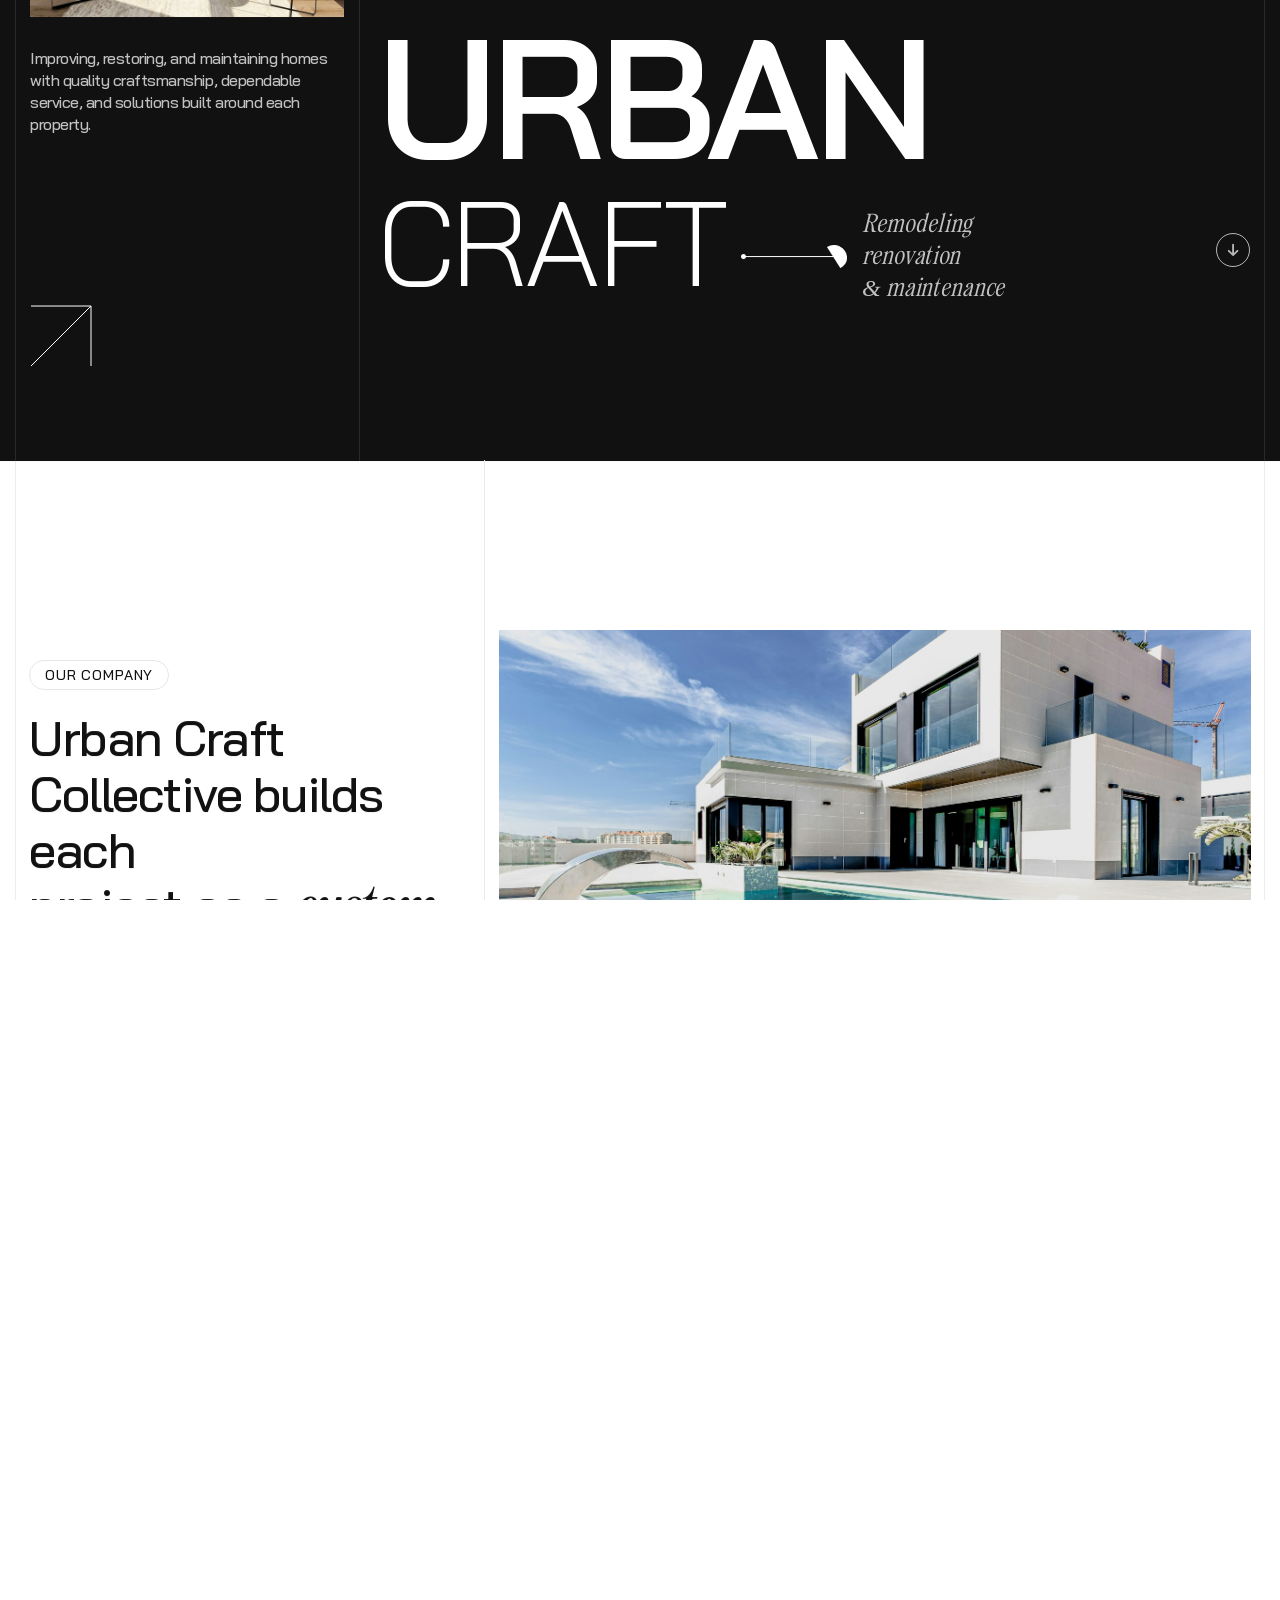
==== index.html @ 0533c175 "Add Urban Craft Collective home, about, services, projects, and contact pages. Wire the company copy" ====
<!DOCTYPE html>
<html lang="en">

<head>
  <meta charset="UTF-8">
  <meta http-equiv="X-UA-Compatible" content="IE=edge">
  <meta name="viewport" content="width=device-width, initial-scale=1.0">
  <meta name="description" content="Urban Craft Collective LLC is a residential remodeling, renovation, and property maintenance company in Kennesaw, Georgia.">
  <title>Urban Craft Collective LLC | Remodeling &amp; Renovation in Kennesaw, GA</title>
  <link rel="icon" type="image/svg+xml" href="assets/imgs/logo/favicon.svg">
  <link rel="stylesheet" href="assets/vandor/bootstrap/bootstrap.min.css">
  <link rel="stylesheet" href="assets/vandor/fontawesome/fontawesome-pro.min.css">
  <link rel="stylesheet" href="assets/vandor/swiper/swiper-bundle.min.css">
  <link rel="stylesheet" href="assets/vandor/menu/meanmenu.min.css">
  <link rel="stylesheet" href="assets/vandor/popup/magnific-popup.css">
  <link rel="stylesheet" href="assets/vandor/nice-select/nice-select.css">
  <link rel="stylesheet" href="assets/vandor/odometer/odometer-theme-default.css">
  <link rel="stylesheet" href="assets/css/style.css">
  <link rel="stylesheet" href="assets/css/custom.css">
</head>

<body>

  <div class="loader-wrap">
    <svg viewBox="0 0 1000 1000" preserveAspectRatio="none">
      <path id="svg" d="M0,1005S175,995,500,995s500,5,500,5V0H0Z"></path>
    </svg>
    <div class="loader-wrap-heading">
      <div class="load-text">
        <span>U</span>
        <span>R</span>
        <span>B</span>
        <span>A</span>
        <span>N</span>
      </div>
    </div>
  </div>

  <div class="progress-wrap">
    <svg class="progress-circle svg-content" width="100%" height="100%" viewBox="-1 -1 102 102">
      <path d="M50,1 a49,49 0 0,1 0,98 a49,49 0 0,1 0,-98"></path>
    </svg>
  </div>

  <aside class="fix">
    <div class="side-info-4">
      <div class="offcanvas-4">
        <div class="side-info-content">
          <div class="offset-widget offset-header">
            <div class="offset-logo">
              <a href="index.html">
                <img class="show-light" src="assets/imgs/logo/logo.svg" alt="Urban Craft Collective">
              </a>
            </div>
            <h6>Residential remodeling, renovation, and property maintenance.</h6>
            <span class="date">Kennesaw, Georgia</span>
          </div>
          <div class="mobile-menu d-block d-xl-none "></div>
          <div class="offset-widget-box d-none d-xl-grid">
            <div class="contact-meta">
              <div class="contact-item">
                <h6 class="title">Visit</h6>
                <ul class="nav-list">
                  <li>2995 Shirley Dr. NW</li>
                  <li>Kennesaw, GA 30144</li>
                  <li>United States</li>
                </ul>
              </div>
              <div class="contact-item">
                <h6 class="title">Menu</h6>
                <ul class="nav-list">
                  <li><a href="index.html">Home</a></li>
                  <li><a href="about.html">About</a></li>
                  <li><a href="services.html">Services</a></li>
                  <li><a href="projects.html">Projects</a></li>
                  <li><a href="contact.html">Contact</a></li>
                </ul>
              </div>
              <div class="contact-item">
                <h6 class="title">Drop a line</h6>
                <div class="info">
                  <a href="mailto:urbancraftcollective@yahoo.com">urbancraftcollective@yahoo.com</a>
                  <a href="tel:14045522326">404-552-2326</a>
                </div>
              </div>
            </div>
          </div>
          <button id="side-info-4-close" class="side-info-close">
            Close<i class="fas fa-times"></i>
          </button>
        </div>
      </div>
    </div>
  </aside>

  <div class="has-smooth" id="has_smooth"></div>
  <div id="smooth-wrapper">
    <div id="smooth-content">

      <header class="header-area-2 header-area-7">
        <div class="header-main">
          <div class="container rr-container-1850">
            <div class="header-area-2__inner header-area-7__inner">
              <div class="header__logo">
                <a href="index.html">
                  <img src="assets/imgs/logo/logo-white.svg" class="normal-logo" alt="Urban Craft Collective">
                </a>
              </div>
              <div class="header__nav-2 header__nav-7">
                <nav class="main-menu">
                  <ul>
                    <li><a href="index.html">Home</a></li>
                    <li><a href="about.html">About</a></li>
                    <li><a href="services.html">Services</a></li>
                    <li><a href="projects.html">Projects</a></li>
                    <li><a href="contact.html">Contact</a></li>
                  </ul>
                </nav>
              </div>
              <div class="header-right">
                <div class="header__navicon">
                  <a class="number" href="tel:14045522326">404-552-2326</a>
                  <div class="side-toggle desktop-button menu-toggle d-none d-xl-block">
                    <a class="bar-icon-2 inner" href="javascript:void(0)">
                      <span></span><span></span><span></span><span></span>
                    </a>
                  </div>
                  <div class="side-toggle mobile-button d-lg-block d-xl-none">
                    <a class="bar-icon-2" href="javascript:void(0)">
                      <span></span><span></span><span></span><span></span>
                    </a>
                  </div>
                </div>
              </div>
            </div>
          </div>
        </div>
      </header>

      <main>
        <section class="hero-4 theme-bg-primary">
          <div class="container rr-container-1820">
            <div class="hero-4__inner">
              <div class="hero-4__wrapper">
                <div class="hero-4__box">
                  <div class="hero-4__content-left">
                    <h6 class="sub-title">Kennesaw, Georgia.</h6>
                    <span class="btn-circle">
                      <img src="assets/imgs/hero/hero.jpg" alt="Finished residential interior">
                    </span>
                    <p class="desc">Improving, restoring, and maintaining homes with quality craftsmanship, dependable service, and solutions built around each property.</p>
                    <div class="sheir">
                      <a href="services.html"><img src="assets/imgs/icon/icon-9.svg" alt="Explore services"></a>
                    </div>
                  </div>
                </div>
                <div class="hero-4__box">
                  <div class="hero-4__content-right">
                    <h6 class="sub-title">Where homes are built to last</h6>
                    <h1 class="title">URBAN</h1>
                    <div class="exterior">
                      <h2 class="title">Craft</h2>
                      <span class="shape"><img src="assets/imgs/shape/shape-4.png" alt=""></span>
                      <span class="sub-title">Remodeling <br> renovation <br> &amp; maintenance</span>
                    </div>
                    <a class="arrow-down" href="#about"><i class="fa-solid fa-arrow-down"></i></a>
                  </div>
                </div>
              </div>
            </div>
          </div>
        </section>

        <section id="about" class="about-us-4">
          <div class="container rr-container-1820">
            <div class="about-us-4__inner rr-line-area">
              <div class="rr-v-lines">
                <div class="rr-line"></div>
                <div class="rr-line"></div>
              </div>
              <div class="about-us-4__wrapper">
                <div class="about-us-4__box">
                  <div class="about-us-4__content">
                    <div class="section-title-4__wrapper">
                      <div>
                        <h2 class="sub-title">OUR COMPANY</h2>
                      </div>
                      <h3 class="title rr_title_anim">Urban Craft Collective builds each <br> project as a <span>custom solution <br> for the home.</span>
                      </h3>
                    </div>
                    <a href="about.html" class="rr-btn-primary btn-black-2">
                      <span class="text">Learn more </span>
                      <i class="fa-regular fa-arrow-right-long"></i>
                    </a>
                  </div>
                </div>
                <div class="about-us-4__box">
                  <div class="media rr-ov-hidden">
                    <img data-speed="0.8" src="assets/imgs/about/about-main.jpg" alt="Residential property in Metro Atlanta">
                  </div>
                  <div class="about-us-4__box__wrapper">
                    <div class="about-us-4__item">
                      <img src="assets/imgs/about/about-craft.jpg" alt="Kitchen craftsmanship">
                      <h3 class="title">Quality craftsmanship.</h3>
                      <p class="desc">Careful workmanship on every remodel, renovation, and repair so the finished space feels as solid as it looks.</p>
                    </div>
                    <div class="about-us-4__item">
                      <img src="assets/imgs/about/about-service.jpg" alt="Dependable residential service">
                      <h3 class="title">Dependable service.</h3>
                      <p class="desc">Clear communication and reliable scheduling from the first visit through project close-out and ongoing maintenance.</p>
                    </div>
                    <div class="about-us-4__item">
                      <img src="assets/imgs/about/about-custom.jpg" alt="Customized living space">
                      <h3 class="title">Customized solutions.</h3>
                      <p class="desc">Plans shaped around how you live, so each improvement adds comfort, function, and lasting value.</p>
                    </div>
                  </div>
                </div>
              </div>
            </div>
          </div>
        </section>

        <section class="service-4 section-spacing-bottom">
          <div class="container rr-container-1820">
            <div class="service-4__inner">
              <div class="service-4__item">
                <div class="media">
                  <div class="thumb">
                    <img src="assets/imgs/services/remodel.jpg" alt="Home remodeling">
                  </div>
                  <div class="content">
                    <h3 class="title"><a href="services.html">Planning. Building. Finishing.</a></h3>
                    <a class="arrow" href="services.html"><svg xmlns="http://www.w3.org/2000/svg" width="36" height="36" viewBox="0 0 36 36" fill="none">
                        <path d="M1 35L18 18L35 1M35 1H13.3636M35 1V22.6364" stroke="#111111" stroke-width="1.4" />
                      </svg></a>
                    <p class="desc">Kitchens, baths, and whole-home updates planned around daily living and built with lasting materials.</p>
                  </div>
                </div>
                <div class="icon"> <i class="fa-solid fa-plus-large"></i></div>
                <h2 class="title">Home <span>Remodeling</span></h2>
              </div>
              <div class="service-4__item">
                <div class="media">
                  <div class="thumb">
                    <img src="assets/imgs/services/renovation.jpg" alt="Interior and exterior renovations">
                  </div>
                  <div class="content">
                    <h3 class="title"><a href="services.html">Restore. Refresh. Renew.</a></h3>
                    <a class="arrow" href="services.html"><svg xmlns="http://www.w3.org/2000/svg" width="36" height="36" viewBox="0 0 36 36" fill="none">
                        <path d="M1 35L18 18L35 1M35 1H13.3636M35 1V22.6364" stroke="#111111" stroke-width="1.4" />
                      </svg></a>
                    <p class="desc">Interior and exterior renovations that improve comfort, curb appeal, and the way a home works day to day.</p>
                  </div>
                </div>
                <div class="icon"> <i class="fa-solid fa-plus-large"></i></div>
                <h2 class="title">Interior &amp; <span>Exterior</span></h2>
              </div>
              <div class="service-4__item">
                <div class="media">
                  <div class="thumb">
                    <img src="assets/imgs/services/repairs.jpg" alt="Repairs and maintenance">
                  </div>
                  <div class="content">
                    <h3 class="title"><a href="services.html">Repair. Maintain. Protect.</a></h3>
                    <a class="arrow" href="services.html"><svg xmlns="http://www.w3.org/2000/svg" width="36" height="36" viewBox="0 0 36 36" fill="none">
                        <path d="M1 35L18 18L35 1M35 1H13.3636M35 1V22.6364" stroke="#111111" stroke-width="1.4" />
                      </svg></a>
                    <p class="desc">General repairs and property maintenance that keep homes sound, comfortable, and ready for the season ahead.</p>
                  </div>
                </div>
                <div class="icon"> <i class="fa-solid fa-plus-large"></i></div>
                <h2 class="title">Repairs &amp; <span>Maintenance</span></h2>
              </div>
              <div class="service-4__item">
                <div class="media">
                  <div class="thumb">
                    <img src="assets/imgs/services/management.jpg" alt="Project management">
                  </div>
                  <div class="content">
                    <h3 class="title"><a href="services.html">Coordinate. Guide. Deliver.</a></h3>
                    <a class="arrow" href="services.html"><svg xmlns="http://www.w3.org/2000/svg" width="36" height="36" viewBox="0 0 36 36" fill="none">
                        <path d="M1 35L18 18L35 1M35 1H13.3636M35 1V22.6364" stroke="#111111" stroke-width="1.4" />
                      </svg></a>
                    <p class="desc">One point of contact from scope and schedule through finish, so remodeling stays organized from start to handover.</p>
                  </div>
                </div>
                <div class="icon"> <i class="fa-solid fa-plus-large"></i></div>
                <h2 class="title">Project <span>Management</span></h2>
              </div>
            </div>
          </div>
        </section>

        <section class="recent-work-4 rr-bg-gray section-spacing-130">
          <div class="container rr-container-1820">
            <div class="recent-work-4__inner">
              <div class="section-title-4__wrapper">
                <h2 class="title rr_title_anim">RECENT WORKS</h2>
              </div>
              <div class="recent-work-4__wrapper">
                <div class="recent-work-4__item">
                  <div class="media rr-ov-hidden">
                    <img data-speed="0.7" src="assets/imgs/projects/kitchen.jpg" alt="Kitchen remodeling example">
                    <a class="arrow" href="projects.html"><i class="fa-light fa-arrow-right"></i></a>
                  </div>
                  <div class="content">
                    <span class="number">/01.</span>
                    <div class="text">
                      <h3 class="title"><a href="projects.html">Kitchen <br> Remodel</a></h3>
                      <ul class="list">
                        <li>RESIDENTIAL</li>
                      </ul>
                    </div>
                  </div>
                </div>
                <div class="recent-work-4__item">
                  <div class="media rr-ov-hidden">
                    <img data-speed="0.7" src="assets/imgs/projects/bathroom.jpg" alt="Bathroom renovation example">
                    <a class="arrow" href="projects.html"><i class="fa-light fa-arrow-right"></i></a>
                  </div>
                  <div class="content">
                    <span class="number">/02.</span>
                    <div class="text">
                      <h3 class="title"><a href="projects.html">Bath <br> Renovation</a></h3>
                      <ul class="list">
                        <li>RESIDENTIAL</li>
                      </ul>
                    </div>
                  </div>
                </div>
                <div class="recent-work-4__item">
                  <div class="media rr-ov-hidden">
                    <img data-speed="0.7" src="assets/imgs/projects/exterior.jpg" alt="Exterior renovation example">
                    <a class="arrow" href="projects.html"><i class="fa-light fa-arrow-right"></i></a>
                  </div>
                  <div class="content">
                    <span class="number">/03.</span>
                    <div class="text">
                      <h3 class="title"><a href="projects.html">Exterior <br> Refresh</a></h3>
                      <ul class="list">
                        <li>RESIDENTIAL</li>
                      </ul>
                    </div>
                  </div>
                </div>
                <div class="recent-work-4__item">
                  <div class="media rr-ov-hidden">
                    <img data-speed="0.7" src="assets/imgs/projects/living.jpg" alt="Living space renovation example">
                    <a class="arrow" href="projects.html"><i class="fa-light fa-arrow-right"></i></a>
                  </div>
                  <div class="content">
                    <span class="number">/04.</span>
                    <div class="text">
                      <h3 class="title"><a href="projects.html">Living <br> Spaces</a></h3>
                      <ul class="list">
                        <li>RESIDENTIAL</li>
                      </ul>
                    </div>
                  </div>
                </div>
              </div>
              <div class="btn-wrap">
                <a href="projects.html" class="rr-btn-primary btn-black-2">
                  <span class="text">View projects </span>
                  <i class="fa-regular fa-arrow-right-long"></i>
                </a>
              </div>
            </div>
          </div>
        </section>

        <section class="experience-4">
          <div class="experience-4__inner">
            <div class="container rr-container-1820">
              <div class="experience-4-wrapper">
                <div class="experience-4__box">
                  <div class="section-title-4__wrapper fade-anim">
                    <h2 class="sub-title">OUR FOCUS</h2>
                    <h2 class="title rr_title_anim">Built for homes in <br><span>Kennesaw and Metro Atlanta</span></h2>
                  </div>
                </div>
                <div class="experience-4__box">
                  <div class="experience-4__content">
                    <p class="desc">Urban Craft Collective LLC is a residential remodeling, renovation, and property maintenance company committed to enhancing the function, comfort, and value of every property.</p>
                    <div class="experience-4__wrapper">
                      <div class="experience-4__item">
                        <h2 class="title static-stat">Homes</h2>
                        <h3 class="sub-title">Residential specialists</h3>
                      </div>
                      <div class="experience-4__item">
                        <h2 class="title static-stat">Local</h2>
                        <h3 class="sub-title">Kennesaw &amp; Metro Atlanta</h3>
                      </div>
                      <div class="experience-4__item">
                        <h2 class="title static-stat">LLC</h2>
                        <h3 class="sub-title">Licensed Georgia company</h3>
                      </div>
                      <div class="experience-4__item">
                        <h2 class="title static-stat">Custom</h2>
                        <h3 class="sub-title">Solutions for every property</h3>
                      </div>
                    </div>
                  </div>
                </div>
              </div>
            </div>
          </div>
        </section>

        <section class="call-to-action">
          <div class="call-to-action__inner rr-ov-hidden">
            <div class="media rr-ov-hidden" data-speed="0.7">
              <img src="assets/imgs/cta/cta.jpg" alt="Residential interior renovation">
            </div>
            <div class="section-title-4__wrapper">
              <h2 class="sub-title">GET IN TOUCH</h2>
              <h2 class="title rr_title_anim">READY TO IMPROVE THE HOME <br>YOU LIVE IN EVERY DAY
              </h2>
            </div>
          </div>
        </section>

        <section class="professional-4 section-spacing">
          <div class="container rr-container-1820">
            <div class="professional-4__inner">
              <div class="professional-4__media">
                <img src="assets/imgs/about/process-consult.jpg" class="active" alt="Consult">
                <img src="assets/imgs/about/process-plan.jpg" alt="Plan">
                <img src="assets/imgs/about/process-build.jpg" alt="Build">
                <img src="assets/imgs/about/process-care.jpg" alt="Care">
              </div>
              <div class="professional-4__content">
                <h2 class="sub-title">How we work</h2>
                <ul class="professional-4__list">
                  <li>
                    <a href="contact.html" data-index="0">
                      Consult <span class="number">/01</span>
                      <span class="icon">
                        <svg xmlns="http://www.w3.org/2000/svg" width="62" height="62" viewBox="0 0 62 62" fill="none">
                          <path pathLength="1" d="M1 61L31 31L61 1M61 1L1 1M61 1V61" />
                        </svg>
                      </span>
                    </a>
                  </li>
                  <li>
                    <a href="services.html" data-index="1">
                      Plan <span class="number">/02</span>
                      <span class="icon">
                        <svg xmlns="http://www.w3.org/2000/svg" width="62" height="62" viewBox="0 0 62 62" fill="none">
                          <path pathLength="1" d="M1 61L31 31L61 1M61 1L1 1M61 1V61" />
                        </svg>
                      </span>
                    </a>
                  </li>
                  <li>
                    <a href="projects.html" data-index="2">
                      Build <span class="number">/03</span>
                      <span class="icon">
                        <svg xmlns="http://www.w3.org/2000/svg" width="62" height="62" viewBox="0 0 62 62" fill="none">
                          <path pathLength="1" d="M1 61L31 31L61 1M61 1L1 1M61 1V61" />
                        </svg>
                      </span>
                    </a>
                  </li>
                  <li>
                    <a href="contact.html" data-index="3">
                      Care <span class="number">/04</span>
                      <span class="icon">
                        <svg xmlns="http://www.w3.org/2000/svg" width="62" height="62" viewBox="0 0 62 62" fill="none">
                          <path pathLength="1" d="M1 61L31 31L61 1M61 1L1 1M61 1V61" />
                        </svg>
                      </span>
                    </a>
                  </li>
                </ul>
              </div>
            </div>
          </div>
        </section>

      </main>

      <footer class="footer-4 theme-bg-primary">
        <div class="container rr-container-1820">
          <div class="footer-4__inner">
            <div class="footer-4__wrapper">
              <div class="footer-widget-box">
                <div class="content">
                  <h3 class="title">Let’s work together</h3>
                  <div class="info">
                    <a href="tel:14045522326">404-552-2326</a>
                    <a href="mailto:urbancraftcollective@yahoo.com">urbancraftcollective@yahoo.com</a>
                    <a href="https://maps.google.com/?q=2995+Shirley+Dr+NW,+Kennesaw,+GA+30144" target="_blank" rel="noopener">2995 Shirley Dr. NW,<br>Kennesaw, GA 30144</a>
                  </div>
                </div>
              </div>
              <div class="footer-widget-box">
                <h2 class="title">START A PROJECT</h2>
                <div class="newsletter">
                  <p class="desc" style="color:#fff;opacity:.7;max-width:280px;">Tell us about the home, the rooms, and the work you need done.</p>
                  <a href="contact.html" class="rr-btn-primary" style="margin-top:20px;">
                    <span class="text">Contact us</span>
                    <i class="fa-solid fa-arrow-right"></i>
                  </a>
                </div>
              </div>
              <div class="footer-widget-box">
                <h2 class="title">Quick Links</h2>
                <ul class="footer-nav-list">
                  <li><a href="about.html" data-text="About"><span>About</span></a></li>
                  <li><a href="services.html" data-text="Services"><span>Services</span></a></li>
                  <li><a href="projects.html" data-text="Projects"><span>Projects</span></a></li>
                  <li><a href="contact.html" data-text="Contact"><span>Contact</span></a></li>
                </ul>
              </div>
              <div class="footer-widget-box">
                <h2 class="title">Company</h2>
                <ul class="footer-nav-list">
                  <li><span>Urban Craft Collective LLC</span></li>
                  <li><span>United States</span></li>
                  <li><a href="tel:14045522326" data-text="Call"><span>404-552-2326</span></a></li>
                </ul>
              </div>
            </div>
            <div class="copyright">
              <div class="copyright__logo">
                <img src="assets/imgs/logo/logo-white.svg" alt="Urban Craft Collective">
              </div>
              <ul class="copyright__menu">
                <li><a href="contact.html">Get in touch</a></li>
              </ul>
              <p class="copyright__text">Urban Craft Collective LLC © 2026. All Rights Reserved.</p>
            </div>
          </div>
        </div>
      </footer>
    </div>
  </div>

  <script src="assets/vandor/jquery/jquery.js"></script>
  <script src="assets/vandor/bootstrap/bootstrap.bundle.min.js"></script>
  <script src="assets/vandor/popup/jquery.magnific-popup.min.js"></script>
  <script src="assets/vandor/swiper/swiper-bundle.min.js"></script>
  <script src="assets/vandor/gsap/gsap.min.js"></script>
  <script src="assets/vandor/gsap/ScrollSmoother.min.js"></script>
  <script src="assets/vandor/gsap/ScrollTrigger.min.js"></script>
  <script src="assets/vandor/gsap/SplitText.min.js"></script>
  <script src="assets/vandor/gsap/SplitType.js"></script>
  <script src="assets/vandor/gsap/customEase.js"></script>
  <script src="assets/vandor/menu/jquery.meanmenu.min.js"></script>
  <script src="assets/vandor/backtop/backToTop.js"></script>
  <script src="assets/vandor/nice-select/nice-select.js"></script>
  <script src="assets/vandor/odometer/odometer.min.js"></script>
  <script src="assets/vandor/odometer/waypoints.min.js"></script>
  <script src="assets/vandor/isotope/imagesloaded.pkgd.min.js"></script>
  <script src="assets/vandor/isotope/isotope.pkgd.min.js"></script>
  <script src="assets/vandor/magnific/magnific-popup.min.js"></script>
  <script src="assets/vandor/common-js/common.js"></script>
  <script src="assets/js/main.js"></script>
</body>

</html>
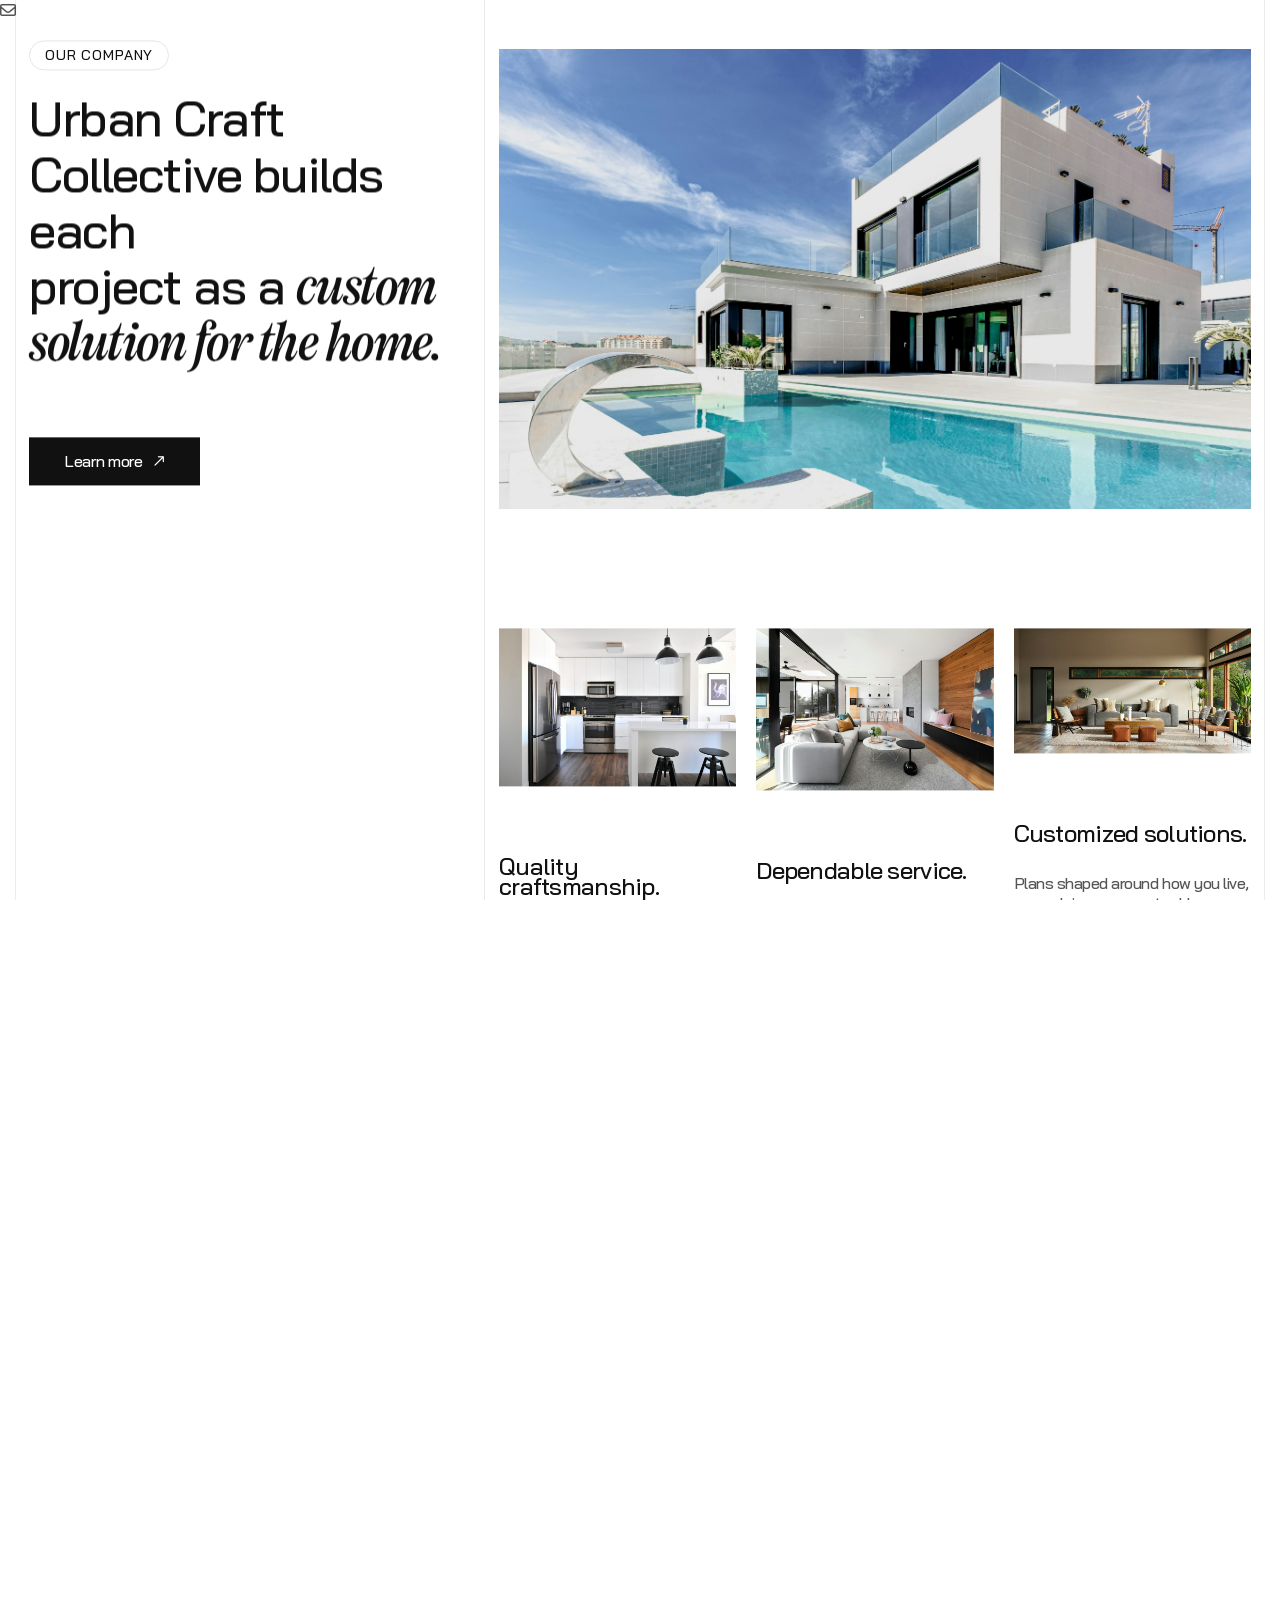
==== commit 14d61e94: "Move inner pages to folder URLs and update navigation links. Serve about, services, projects, and co" ====
--- a/index.html
+++ b/index.html
@@ -42,13 +42,17 @@
     </svg>
   </div>
 
+  <a class="email-float" href="mailto:urbancraftcollective@yahoo.com" aria-label="Email Urban Craft Collective">
+    <i class="fa-regular fa-envelope"></i>
+  </a>
+
   <aside class="fix">
     <div class="side-info-4">
       <div class="offcanvas-4">
         <div class="side-info-content">
           <div class="offset-widget offset-header">
             <div class="offset-logo">
-              <a href="index.html">
+              <a href="./">
                 <img class="show-light" src="assets/imgs/logo/logo.svg" alt="Urban Craft Collective">
               </a>
             </div>
@@ -69,11 +73,11 @@
               <div class="contact-item">
                 <h6 class="title">Menu</h6>
                 <ul class="nav-list">
-                  <li><a href="index.html">Home</a></li>
-                  <li><a href="about.html">About</a></li>
-                  <li><a href="services.html">Services</a></li>
-                  <li><a href="projects.html">Projects</a></li>
-                  <li><a href="contact.html">Contact</a></li>
+                  <li><a href="./">Home</a></li>
+                  <li><a href="about/">About</a></li>
+                  <li><a href="services/">Services</a></li>
+                  <li><a href="projects/">Projects</a></li>
+                  <li><a href="contact/">Contact</a></li>
                 </ul>
               </div>
               <div class="contact-item">
@@ -102,18 +106,18 @@
           <div class="container rr-container-1850">
             <div class="header-area-2__inner header-area-7__inner">
               <div class="header__logo">
-                <a href="index.html">
+                <a href="./">
                   <img src="assets/imgs/logo/logo-white.svg" class="normal-logo" alt="Urban Craft Collective">
                 </a>
               </div>
               <div class="header__nav-2 header__nav-7">
                 <nav class="main-menu">
                   <ul>
-                    <li><a href="index.html">Home</a></li>
-                    <li><a href="about.html">About</a></li>
-                    <li><a href="services.html">Services</a></li>
-                    <li><a href="projects.html">Projects</a></li>
-                    <li><a href="contact.html">Contact</a></li>
+                    <li><a href="./">Home</a></li>
+                    <li><a href="about/">About</a></li>
+                    <li><a href="services/">Services</a></li>
+                    <li><a href="projects/">Projects</a></li>
+                    <li><a href="contact/">Contact</a></li>
                   </ul>
                 </nav>
               </div>
@@ -150,7 +154,7 @@
                     </span>
                     <p class="desc">Improving, restoring, and maintaining homes with quality craftsmanship, dependable service, and solutions built around each property.</p>
                     <div class="sheir">
-                      <a href="services.html"><img src="assets/imgs/icon/icon-9.svg" alt="Explore services"></a>
+                      <a href="services/"><img src="assets/imgs/icon/icon-9.svg" alt="Explore services"></a>
                     </div>
                   </div>
                 </div>
@@ -188,7 +192,7 @@
                       <h3 class="title rr_title_anim">Urban Craft Collective builds each <br> project as a <span>custom solution <br> for the home.</span>
                       </h3>
                     </div>
-                    <a href="about.html" class="rr-btn-primary btn-black-2">
+                    <a href="about/" class="rr-btn-primary btn-black-2">
                       <span class="text">Learn more </span>
                       <i class="fa-regular fa-arrow-right-long"></i>
                     </a>
@@ -230,8 +234,8 @@
                     <img src="assets/imgs/services/remodel.jpg" alt="Home remodeling">
                   </div>
                   <div class="content">
-                    <h3 class="title"><a href="services.html">Planning. Building. Finishing.</a></h3>
-                    <a class="arrow" href="services.html"><svg xmlns="http://www.w3.org/2000/svg" width="36" height="36" viewBox="0 0 36 36" fill="none">
+                    <h3 class="title"><a href="services/">Planning. Building. Finishing.</a></h3>
+                    <a class="arrow" href="services/"><svg xmlns="http://www.w3.org/2000/svg" width="36" height="36" viewBox="0 0 36 36" fill="none">
                         <path d="M1 35L18 18L35 1M35 1H13.3636M35 1V22.6364" stroke="#111111" stroke-width="1.4" />
                       </svg></a>
                     <p class="desc">Kitchens, baths, and whole-home updates planned around daily living and built with lasting materials.</p>
@@ -246,8 +250,8 @@
                     <img src="assets/imgs/services/renovation.jpg" alt="Interior and exterior renovations">
                   </div>
                   <div class="content">
-                    <h3 class="title"><a href="services.html">Restore. Refresh. Renew.</a></h3>
-                    <a class="arrow" href="services.html"><svg xmlns="http://www.w3.org/2000/svg" width="36" height="36" viewBox="0 0 36 36" fill="none">
+                    <h3 class="title"><a href="services/">Restore. Refresh. Renew.</a></h3>
+                    <a class="arrow" href="services/"><svg xmlns="http://www.w3.org/2000/svg" width="36" height="36" viewBox="0 0 36 36" fill="none">
                         <path d="M1 35L18 18L35 1M35 1H13.3636M35 1V22.6364" stroke="#111111" stroke-width="1.4" />
                       </svg></a>
                     <p class="desc">Interior and exterior renovations that improve comfort, curb appeal, and the way a home works day to day.</p>
@@ -262,8 +266,8 @@
                     <img src="assets/imgs/services/repairs.jpg" alt="Repairs and maintenance">
                   </div>
                   <div class="content">
-                    <h3 class="title"><a href="services.html">Repair. Maintain. Protect.</a></h3>
-                    <a class="arrow" href="services.html"><svg xmlns="http://www.w3.org/2000/svg" width="36" height="36" viewBox="0 0 36 36" fill="none">
+                    <h3 class="title"><a href="services/">Repair. Maintain. Protect.</a></h3>
+                    <a class="arrow" href="services/"><svg xmlns="http://www.w3.org/2000/svg" width="36" height="36" viewBox="0 0 36 36" fill="none">
                         <path d="M1 35L18 18L35 1M35 1H13.3636M35 1V22.6364" stroke="#111111" stroke-width="1.4" />
                       </svg></a>
                     <p class="desc">General repairs and property maintenance that keep homes sound, comfortable, and ready for the season ahead.</p>
@@ -278,8 +282,8 @@
                     <img src="assets/imgs/services/management.jpg" alt="Project management">
                   </div>
                   <div class="content">
-                    <h3 class="title"><a href="services.html">Coordinate. Guide. Deliver.</a></h3>
-                    <a class="arrow" href="services.html"><svg xmlns="http://www.w3.org/2000/svg" width="36" height="36" viewBox="0 0 36 36" fill="none">
+                    <h3 class="title"><a href="services/">Coordinate. Guide. Deliver.</a></h3>
+                    <a class="arrow" href="services/"><svg xmlns="http://www.w3.org/2000/svg" width="36" height="36" viewBox="0 0 36 36" fill="none">
                         <path d="M1 35L18 18L35 1M35 1H13.3636M35 1V22.6364" stroke="#111111" stroke-width="1.4" />
                       </svg></a>
                     <p class="desc">One point of contact from scope and schedule through finish, so remodeling stays organized from start to handover.</p>
@@ -302,12 +306,12 @@
                 <div class="recent-work-4__item">
                   <div class="media rr-ov-hidden">
                     <img data-speed="0.7" src="assets/imgs/projects/kitchen.jpg" alt="Kitchen remodeling example">
-                    <a class="arrow" href="projects.html"><i class="fa-light fa-arrow-right"></i></a>
+                    <a class="arrow" href="projects/"><i class="fa-light fa-arrow-right"></i></a>
                   </div>
                   <div class="content">
                     <span class="number">/01.</span>
                     <div class="text">
-                      <h3 class="title"><a href="projects.html">Kitchen <br> Remodel</a></h3>
+                      <h3 class="title"><a href="projects/">Kitchen <br> Remodel</a></h3>
                       <ul class="list">
                         <li>RESIDENTIAL</li>
                       </ul>
@@ -317,12 +321,12 @@
                 <div class="recent-work-4__item">
                   <div class="media rr-ov-hidden">
                     <img data-speed="0.7" src="assets/imgs/projects/bathroom.jpg" alt="Bathroom renovation example">
-                    <a class="arrow" href="projects.html"><i class="fa-light fa-arrow-right"></i></a>
+                    <a class="arrow" href="projects/"><i class="fa-light fa-arrow-right"></i></a>
                   </div>
                   <div class="content">
                     <span class="number">/02.</span>
                     <div class="text">
-                      <h3 class="title"><a href="projects.html">Bath <br> Renovation</a></h3>
+                      <h3 class="title"><a href="projects/">Bath <br> Renovation</a></h3>
                       <ul class="list">
                         <li>RESIDENTIAL</li>
                       </ul>
@@ -332,12 +336,12 @@
                 <div class="recent-work-4__item">
                   <div class="media rr-ov-hidden">
                     <img data-speed="0.7" src="assets/imgs/projects/exterior.jpg" alt="Exterior renovation example">
-                    <a class="arrow" href="projects.html"><i class="fa-light fa-arrow-right"></i></a>
+                    <a class="arrow" href="projects/"><i class="fa-light fa-arrow-right"></i></a>
                   </div>
                   <div class="content">
                     <span class="number">/03.</span>
                     <div class="text">
-                      <h3 class="title"><a href="projects.html">Exterior <br> Refresh</a></h3>
+                      <h3 class="title"><a href="projects/">Exterior <br> Refresh</a></h3>
                       <ul class="list">
                         <li>RESIDENTIAL</li>
                       </ul>
@@ -347,12 +351,12 @@
                 <div class="recent-work-4__item">
                   <div class="media rr-ov-hidden">
                     <img data-speed="0.7" src="assets/imgs/projects/living.jpg" alt="Living space renovation example">
-                    <a class="arrow" href="projects.html"><i class="fa-light fa-arrow-right"></i></a>
+                    <a class="arrow" href="projects/"><i class="fa-light fa-arrow-right"></i></a>
                   </div>
                   <div class="content">
                     <span class="number">/04.</span>
                     <div class="text">
-                      <h3 class="title"><a href="projects.html">Living <br> Spaces</a></h3>
+                      <h3 class="title"><a href="projects/">Living <br> Spaces</a></h3>
                       <ul class="list">
                         <li>RESIDENTIAL</li>
                       </ul>
@@ -361,7 +365,7 @@
                 </div>
               </div>
               <div class="btn-wrap">
-                <a href="projects.html" class="rr-btn-primary btn-black-2">
+                <a href="projects/" class="rr-btn-primary btn-black-2">
                   <span class="text">View projects </span>
                   <i class="fa-regular fa-arrow-right-long"></i>
                 </a>
@@ -434,7 +438,7 @@
                 <h2 class="sub-title">How we work</h2>
                 <ul class="professional-4__list">
                   <li>
-                    <a href="contact.html" data-index="0">
+                    <a href="contact/" data-index="0">
                       Consult <span class="number">/01</span>
                       <span class="icon">
                         <svg xmlns="http://www.w3.org/2000/svg" width="62" height="62" viewBox="0 0 62 62" fill="none">
@@ -444,7 +448,7 @@
                     </a>
                   </li>
                   <li>
-                    <a href="services.html" data-index="1">
+                    <a href="services/" data-index="1">
                       Plan <span class="number">/02</span>
                       <span class="icon">
                         <svg xmlns="http://www.w3.org/2000/svg" width="62" height="62" viewBox="0 0 62 62" fill="none">
@@ -454,7 +458,7 @@
                     </a>
                   </li>
                   <li>
-                    <a href="projects.html" data-index="2">
+                    <a href="projects/" data-index="2">
                       Build <span class="number">/03</span>
                       <span class="icon">
                         <svg xmlns="http://www.w3.org/2000/svg" width="62" height="62" viewBox="0 0 62 62" fill="none">
@@ -464,7 +468,7 @@
                     </a>
                   </li>
                   <li>
-                    <a href="contact.html" data-index="3">
+                    <a href="contact/" data-index="3">
                       Care <span class="number">/04</span>
                       <span class="icon">
                         <svg xmlns="http://www.w3.org/2000/svg" width="62" height="62" viewBox="0 0 62 62" fill="none">
@@ -499,7 +503,7 @@
                 <h2 class="title">START A PROJECT</h2>
                 <div class="newsletter">
                   <p class="desc" style="color:#fff;opacity:.7;max-width:280px;">Tell us about the home, the rooms, and the work you need done.</p>
-                  <a href="contact.html" class="rr-btn-primary" style="margin-top:20px;">
+                  <a href="contact/" class="rr-btn-primary" style="margin-top:20px;">
                     <span class="text">Contact us</span>
                     <i class="fa-solid fa-arrow-right"></i>
                   </a>
@@ -508,10 +512,10 @@
               <div class="footer-widget-box">
                 <h2 class="title">Quick Links</h2>
                 <ul class="footer-nav-list">
-                  <li><a href="about.html" data-text="About"><span>About</span></a></li>
-                  <li><a href="services.html" data-text="Services"><span>Services</span></a></li>
-                  <li><a href="projects.html" data-text="Projects"><span>Projects</span></a></li>
-                  <li><a href="contact.html" data-text="Contact"><span>Contact</span></a></li>
+                  <li><a href="about/" data-text="About"><span>About</span></a></li>
+                  <li><a href="services/" data-text="Services"><span>Services</span></a></li>
+                  <li><a href="projects/" data-text="Projects"><span>Projects</span></a></li>
+                  <li><a href="contact/" data-text="Contact"><span>Contact</span></a></li>
                 </ul>
               </div>
               <div class="footer-widget-box">
@@ -528,7 +532,7 @@
                 <img src="assets/imgs/logo/logo-white.svg" alt="Urban Craft Collective">
               </div>
               <ul class="copyright__menu">
-                <li><a href="contact.html">Get in touch</a></li>
+                <li><a href="contact/">Get in touch</a></li>
               </ul>
               <p class="copyright__text">Urban Craft Collective LLC © 2026. All Rights Reserved.</p>
             </div>
